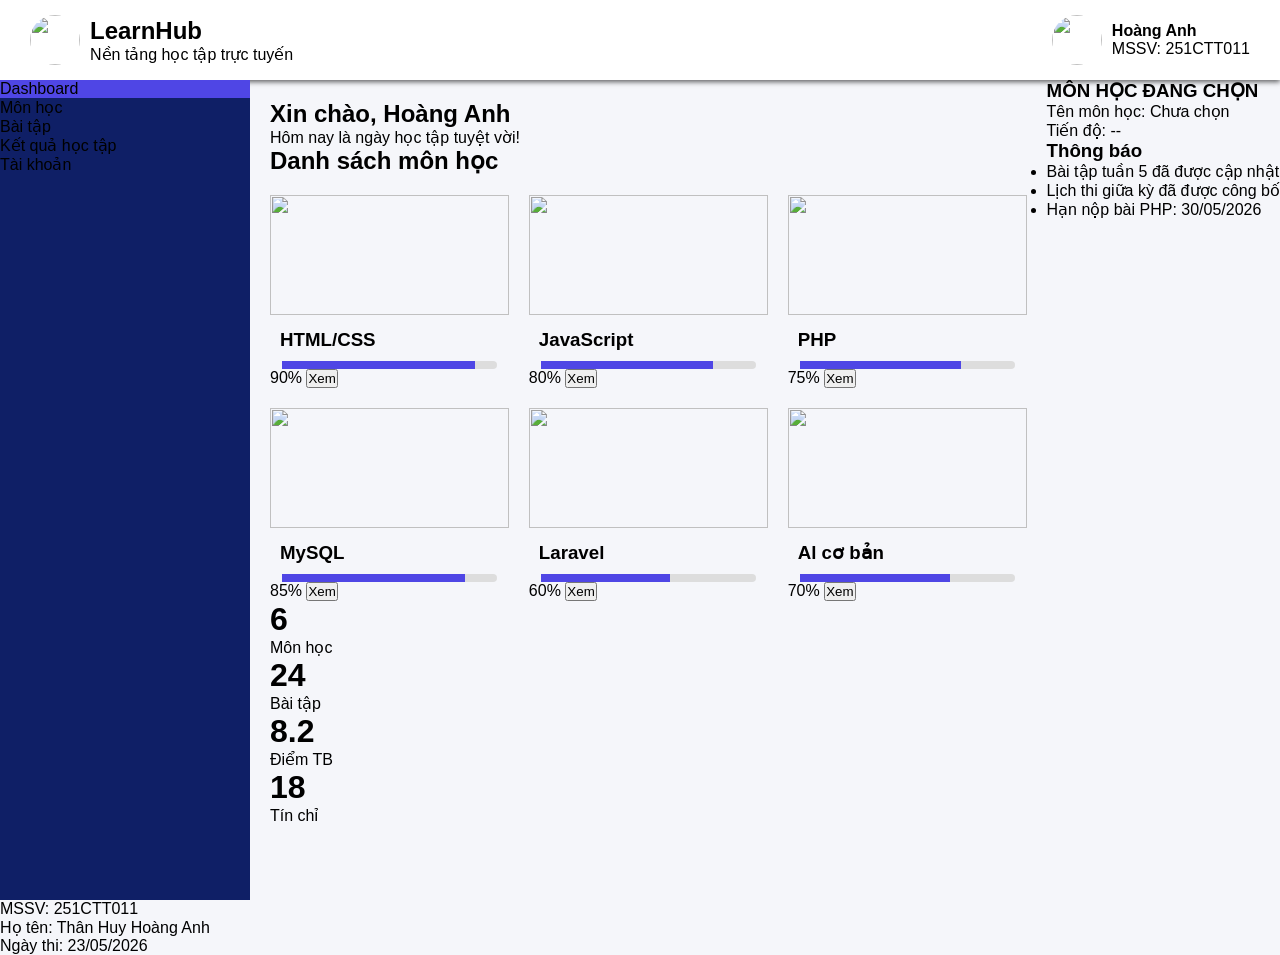
==== index.html @ d1954d6d "Add files via upload" ====
<!DOCTYPE html>
<html lang="vi">

<head>
    <meta charset="UTF-8">
    <meta name="viewport" content="width=device-width, initial-scale=1.0">
    <title>Learning Dashboard</title>
    <link rel="stylesheet" href="style.css">
</head>

<body>

    <body>
        <header>
            <div class="logo">
                <img src="images/istockphoto-1442426608-612x612.jpg" alt="">
                <div>
                    <h2>LearnHub</h2>
                    <p>Nền tảng học tập trực tuyến</p>
                </div>
            </div>

            <div class="user">
                <img src="images/default-avatar-profile-image-symbol-600nw-2703919459.webp" alt="">
                <div>
                    <h4>Hoàng Anh</h4>
                    <p>MSSV: 251CTT011</p>
                </div>
            </div>
        </header>

        <div class="container">

            <aside class="sidebar">
                <ul class="menu">
                    <li class="active">Dashboard</li>
                    <li>Môn học</li>
                    <li>Bài tập</li>
                    <li>Kết quả học tập</li>
                    <li>Tài khoản</li>
                </ul>
            </aside>

            <main class="content">

                <div class="welcome">
                    <h2>Xin chào, Hoàng Anh</h2>
                    <p>Hôm nay là ngày học tập tuyệt vời!</p>
                </div>

                <h2>Danh sách môn học</h2>

                <div class="course-container">

                    <div class="course-card">
                        <img src="images/unnamed.webp">
                        <h3>HTML/CSS</h3>
                        <div class="progress">
                            <div style="width:90%"></div>
                        </div>
                        <span>90%</span>
                        <button onclick="xemMonHoc('HTML/CSS','90%')">Xem</button>
                    </div>

                    <div class="course-card">
                        <img src="images/download.jpg">
                        <h3>JavaScript</h3>
                        <div class="progress">
                            <div style="width:80%"></div>
                        </div>
                        <span>80%</span>
                        <button onclick="xemMonHoc('JavaScript','80%')">Xem</button>
                    </div>
                    <div class="course-card">
                        <img src="images/images.jpg">
                        <h3>PHP</h3>
                <div class="progress">
                    <div style="width:75%"></div>
                </div>
                <span>75%</span>
                <button onclick="xemMonHoc('PHP','75%')">Xem</button>
            </div>

            <div class="course-card">
                <img src="images/mysql.png">
                <h3>MySQL</h3>
                <div class="progress">
                    <div style="width:85%"></div>
                </div>
                <span>85%</span>
                <button onclick="xemMonHoc('MySQL','85%')">Xem</button>
            </div>

            <div class="course-card">
                <img src="images/images (1).jpg">
                <h3>Laravel</h3>
                <div class="progress">
                    <div style="width:60%"></div>
                </div>
                <span>60%</span>
                <button onclick="xemMonHoc('Laravel','60%')">Xem</button>
            </div>

            <div class="course-card">
                <img src="images/where-is-ai-used-1024x683.jpeg">
                        <h3>Al cơ bản</h3>
                        <div class="progress">
                            <div style="width:70%"></div>
                        </div>
                        <span>70%</span>
                        <button onclick="xemMonHoc('AI Cơ bản','70%')">Xem</button>
                    </div>
                </div>

                <div class="stats">
                    <div class="box">
                        <h1>6</h1>
                        <p>Môn học</p>
                    </div>

                    <div class="box">
                        <h1>24</h1>
                        <p>Bài tập</p>
                    </div>

                    <div class="box">
                        <h1>8.2</h1>
                        <p>Điểm TB</p>
                    </div>

                    <div class="box">
                        <h1>18</h1>
                        <p>Tín chỉ</p>
                    </div>
                </div>

            </main>

            <aside class="right-panel">

                <div id="chonMon" class="selected">
                    <h3>MÔN HỌC ĐANG CHỌN</h3>
                    <p>Tên môn học: Chưa chọn</p>
                    <p>Tiến độ: --</p>
                </div>

                <div class="notice">
                    <h3>Thông báo</h3>
                    <ul>
                        <li>Bài tập tuần 5 đã được cập nhật</li>
                        <li>Lịch thi giữa kỳ đã được công bố</li>
                        <li>Hạn nộp bài PHP: 30/05/2026</li>
                    </ul>
                </div>

            </aside>

        </div>

        <footer>
            <p>MSSV: 251CTT011</p>
            <p>Họ tên: Thân Huy Hoàng Anh</p>
            <p>Ngày thi: 23/05/2026</p>
        </footer>

        <script src="js/script.js"></script>
    </body>
---- style.css ----
*{
    margin:0;
    padding:0;
    box-sizing:border-box;
    font-family:Arial,sans-serif;
}

body{
    background:#f5f6fa;
}

header{
    height:80px;
    background:rgb(255, 255, 255);
    display:flex;
    justify-content:space-between;
    align-items:center;
    padding:0 30px;
    box-shadow:0 2px 5px rgba(0, 0, 0, 0.616);
}

.logo,.user{
    display:flex;
    align-items:center;
    gap:10px;
}

.logo img,.user img{
    width:50px;
    height:50px;
    border-radius:50%;
}

.container{
    display:flex;
}

.sidebar{
    width:250px;
    min-height:calc(100vh - 80px);
    background:#0f1f66;
}
menu li{
    list-style:none;
    color:white;
    padding:18px;
    cursor:pointer;
}

.active{
    background:#4f46e5;
}

.content{
    flex:1;
    padding:20px;
}

.course-container{
    display:grid;
    grid-template-columns:repeat(3,1fr);
    gap:20px;
    margin-top:20px;
}
course-card{
    background:white;
    border-radius:10px;
    overflow:hidden;
    box-shadow:0 2px 5px rgba(0,0,0,.1);
    padding-bottom:15px;
}

.course-card img{
    width:100%;
    height:120px;
    object-fit:cover;
}

.course-card h3{
    padding:10px;
}

.progress{
    width:90%;
    margin:auto;
    height:8px;
    background:#ddd;
    border-radius:10px;
}
.progress div{
    height:100%;
    background:#4f46e5;
}
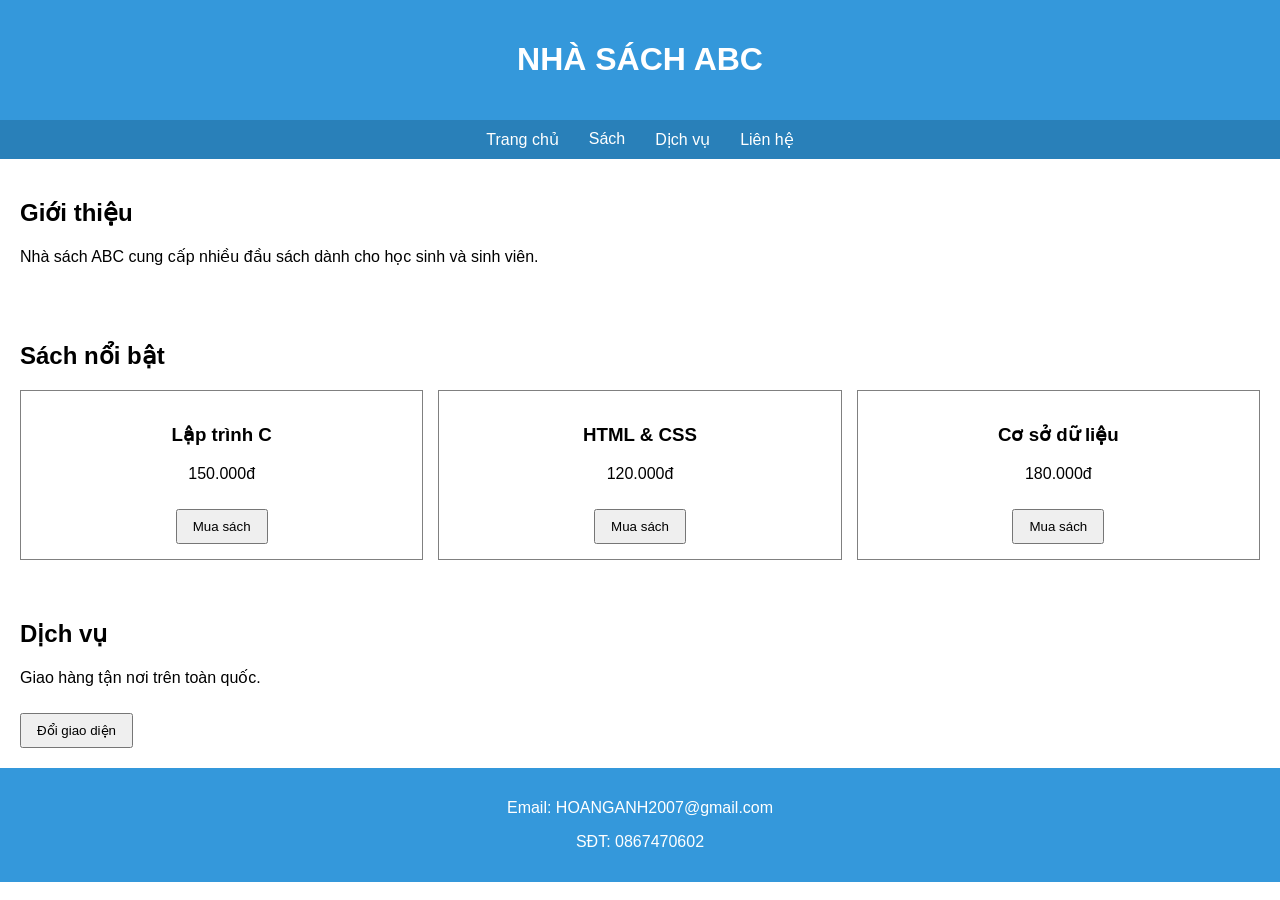
==== commit 82b5c399: "Add files via upload" ====
--- a/index.html
+++ b/index.html
@@ -1,167 +1,67 @@
 <!DOCTYPE html>
 <html lang="vi">
-
 <head>
-    <meta charset="UTF-8">
-    <meta name="viewport" content="width=device-width, initial-scale=1.0">
-    <title>Learning Dashboard</title>
-    <link rel="stylesheet" href="style.css">
+<meta charset="UTF-8">
+<meta name="viewport" content="width=device-width, initial-scale=1.0">
+<title>Nhà Sách ABC</title>
+ <link rel="stylesheet" href="style.css">
+ <script src="script.js"></script>
 </head>
 
 <body>
 
-    <body>
-        <header>
-            <div class="logo">
-                <img src="images/istockphoto-1442426608-612x612.jpg" alt="">
-                <div>
-                    <h2>LearnHub</h2>
-                    <p>Nền tảng học tập trực tuyến</p>
-                </div>
-            </div>
+<header>
+    <h1>NHÀ SÁCH ABC</h1>
+</header>
 
-            <div class="user">
-                <img src="images/default-avatar-profile-image-symbol-600nw-2703919459.webp" alt="">
-                <div>
-                    <h4>Hoàng Anh</h4>
-                    <p>MSSV: 251CTT011</p>
-                </div>
-            </div>
-        </header>
+<nav>
+    <ul>
+        <li><a href="#">Trang chủ</a></li>
+        <li><a href="#">Sách</a></li>
+        <li><a href="#">Dịch vụ</a></li>
+        <li><a href="#">Liên hệ</a></li>
+    </ul>
+</nav>
 
-        <div class="container">
+<section>
+    <h2>Giới thiệu</h2>
+    <p>Nhà sách ABC cung cấp nhiều đầu sách dành cho học sinh và sinh viên.</p>
+</section>
 
-            <aside class="sidebar">
-                <ul class="menu">
-                    <li class="active">Dashboard</li>
-                    <li>Môn học</li>
-                    <li>Bài tập</li>
-                    <li>Kết quả học tập</li>
-                    <li>Tài khoản</li>
-                </ul>
-            </aside>
+<section>
+    <h2>Sách nổi bật</h2>
 
-            <main class="content">
+    <div class="grid">
+        <article>
+            <h3>Lập trình C</h3>
+            <p>150.000đ</p>
+            <button onclick="muaSach()">Mua sách</button>
+        </article>
 
-                <div class="welcome">
-                    <h2>Xin chào, Hoàng Anh</h2>
-                    <p>Hôm nay là ngày học tập tuyệt vời!</p>
-                </div>
+        <article>
+            <h3>HTML & CSS</h3>
+            <p>120.000đ</p>
+            <button onclick="muaSach()">Mua sách</button>
+        </article>
 
-                <h2>Danh sách môn học</h2>
+        <article>
+            <h3>Cơ sở dữ liệu</h3>
+            <p>180.000đ</p>
+            <button onclick="muaSach()">Mua sách</button>
+        </article>
+    </div>
+</section>
 
-                <div class="course-container">
+<section>
+    <h2>Dịch vụ</h2>
+    <p>Giao hàng tận nơi trên toàn quốc.</p>
 
-                    <div class="course-card">
-                        <img src="images/unnamed.webp">
-                        <h3>HTML/CSS</h3>
-                        <div class="progress">
-                            <div style="width:90%"></div>
-                        </div>
-                        <span>90%</span>
-                        <button onclick="xemMonHoc('HTML/CSS','90%')">Xem</button>
-                    </div>
+    <button onclick="doiMau()">Đổi giao diện</button>
+</section>
 
-                    <div class="course-card">
-                        <img src="images/download.jpg">
-                        <h3>JavaScript</h3>
-                        <div class="progress">
-                            <div style="width:80%"></div>
-                        </div>
-                        <span>80%</span>
-                        <button onclick="xemMonHoc('JavaScript','80%')">Xem</button>
-                    </div>
-                    <div class="course-card">
-                        <img src="images/images.jpg">
-                        <h3>PHP</h3>
-                <div class="progress">
-                    <div style="width:75%"></div>
-                </div>
-                <span>75%</span>
-                <button onclick="xemMonHoc('PHP','75%')">Xem</button>
-            </div>
-
-            <div class="course-card">
-                <img src="images/mysql.png">
-                <h3>MySQL</h3>
-                <div class="progress">
-                    <div style="width:85%"></div>
-                </div>
-                <span>85%</span>
-                <button onclick="xemMonHoc('MySQL','85%')">Xem</button>
-            </div>
-
-            <div class="course-card">
-                <img src="images/images (1).jpg">
-                <h3>Laravel</h3>
-                <div class="progress">
-                    <div style="width:60%"></div>
-                </div>
-                <span>60%</span>
-                <button onclick="xemMonHoc('Laravel','60%')">Xem</button>
-            </div>
-
-            <div class="course-card">
-                <img src="images/where-is-ai-used-1024x683.jpeg">
-                        <h3>Al cơ bản</h3>
-                        <div class="progress">
-                            <div style="width:70%"></div>
-                        </div>
-                        <span>70%</span>
-                        <button onclick="xemMonHoc('AI Cơ bản','70%')">Xem</button>
-                    </div>
-                </div>
-
-                <div class="stats">
-                    <div class="box">
-                        <h1>6</h1>
-                        <p>Môn học</p>
-                    </div>
-
-                    <div class="box">
-                        <h1>24</h1>
-                        <p>Bài tập</p>
-                    </div>
-
-                    <div class="box">
-                        <h1>8.2</h1>
-                        <p>Điểm TB</p>
-                    </div>
-
-                    <div class="box">
-                        <h1>18</h1>
-                        <p>Tín chỉ</p>
-                    </div>
-                </div>
-
-            </main>
-
-            <aside class="right-panel">
-
-                <div id="chonMon" class="selected">
-                    <h3>MÔN HỌC ĐANG CHỌN</h3>
-                    <p>Tên môn học: Chưa chọn</p>
-                    <p>Tiến độ: --</p>
-                </div>
-
-                <div class="notice">
-                    <h3>Thông báo</h3>
-                    <ul>
-                        <li>Bài tập tuần 5 đã được cập nhật</li>
-                        <li>Lịch thi giữa kỳ đã được công bố</li>
-                        <li>Hạn nộp bài PHP: 30/05/2026</li>
-                    </ul>
-                </div>
-
-            </aside>
-
-        </div>
-
-        <footer>
-            <p>MSSV: 251CTT011</p>
-            <p>Họ tên: Thân Huy Hoàng Anh</p>
-            <p>Ngày thi: 23/05/2026</p>
-        </footer>
-
-        <script src="js/script.js"></script>
-    </body>+<footer>
+    <p>Email: HOANGANH2007@gmail.com</p>
+    <p>SĐT: 0867470602</p>
+</footer>
+</body>
+</html>
--- a/style.css
+++ b/style.css
@@ -1,95 +1,65 @@
-*{
+body{
+    font-family: Arial, sans-serif;
     margin:0;
-    padding:0;
-    box-sizing:border-box;
-    font-family:Arial,sans-serif;
 }
 
-body{
-    background:#f5f6fa;
+.dark{
+    background:#333;
+    color:white;
 }
 
 header{
-    height:80px;
-    background:rgb(255, 255, 255);
-    display:flex;
-    justify-content:space-between;
-    align-items:center;
-    padding:0 30px;
-    box-shadow:0 2px 5px rgba(0, 0, 0, 0.616);
-}
-
-.logo,.user{
-    display:flex;
-    align-items:center;
-    gap:10px;
-}
-
-.logo img,.user img{
-    width:50px;
-    height:50px;
-    border-radius:50%;
-}
-
-.container{
-    display:flex;
-}
-
-.sidebar{
-    width:250px;
-    min-height:calc(100vh - 80px);
-    background:#0f1f66;
-}
-menu li{
-    list-style:none;
+    background:#3498db;
     color:white;
-    padding:18px;
-    cursor:pointer;
-}
-
-.active{
-    background:#4f46e5;
-}
-
-.content{
-    flex:1;
+    text-align:center;
     padding:20px;
 }
 
-.course-container{
+nav{
+    background:#2980b9;
+}
+
+nav ul{
+    display:flex;
+    justify-content:center;
+    list-style:none;
+    padding:10px;
+    margin:0;
+}
+
+nav ul li{
+    margin:0 15px;
+}
+
+nav ul li a{
+    color:white;
+    text-decoration:none;
+}
+
+section{
+    padding:20px;
+}
+
+.grid{
     display:grid;
     grid-template-columns:repeat(3,1fr);
-    gap:20px;
-    margin-top:20px;
-}
-course-card{
-    background:white;
-    border-radius:10px;
-    overflow:hidden;
-    box-shadow:0 2px 5px rgba(0,0,0,.1);
-    padding-bottom:15px;
+    gap:15px;
 }
 
-.course-card img{
-    width:100%;
-    height:120px;
-    object-fit:cover;
+article{
+    border:1px solid gray;
+    padding:15px;
+    text-align:center;
 }
 
-.course-card h3{
-    padding:10px;
+button{
+    padding:8px 15px;
+    margin-top:10px;
 }
 
-.progress{
-    width:90%;
-    margin:auto;
-    height:8px;
-    background:#ddd;
-    border-radius:10px;
-}
-.progress div{
-    height:100%;
-    background:#4f46e5;
-}
-
-
+footer{
+    background:#3498db;
+    color:white;
+    text-align:center;
+    padding:15px;
+}
